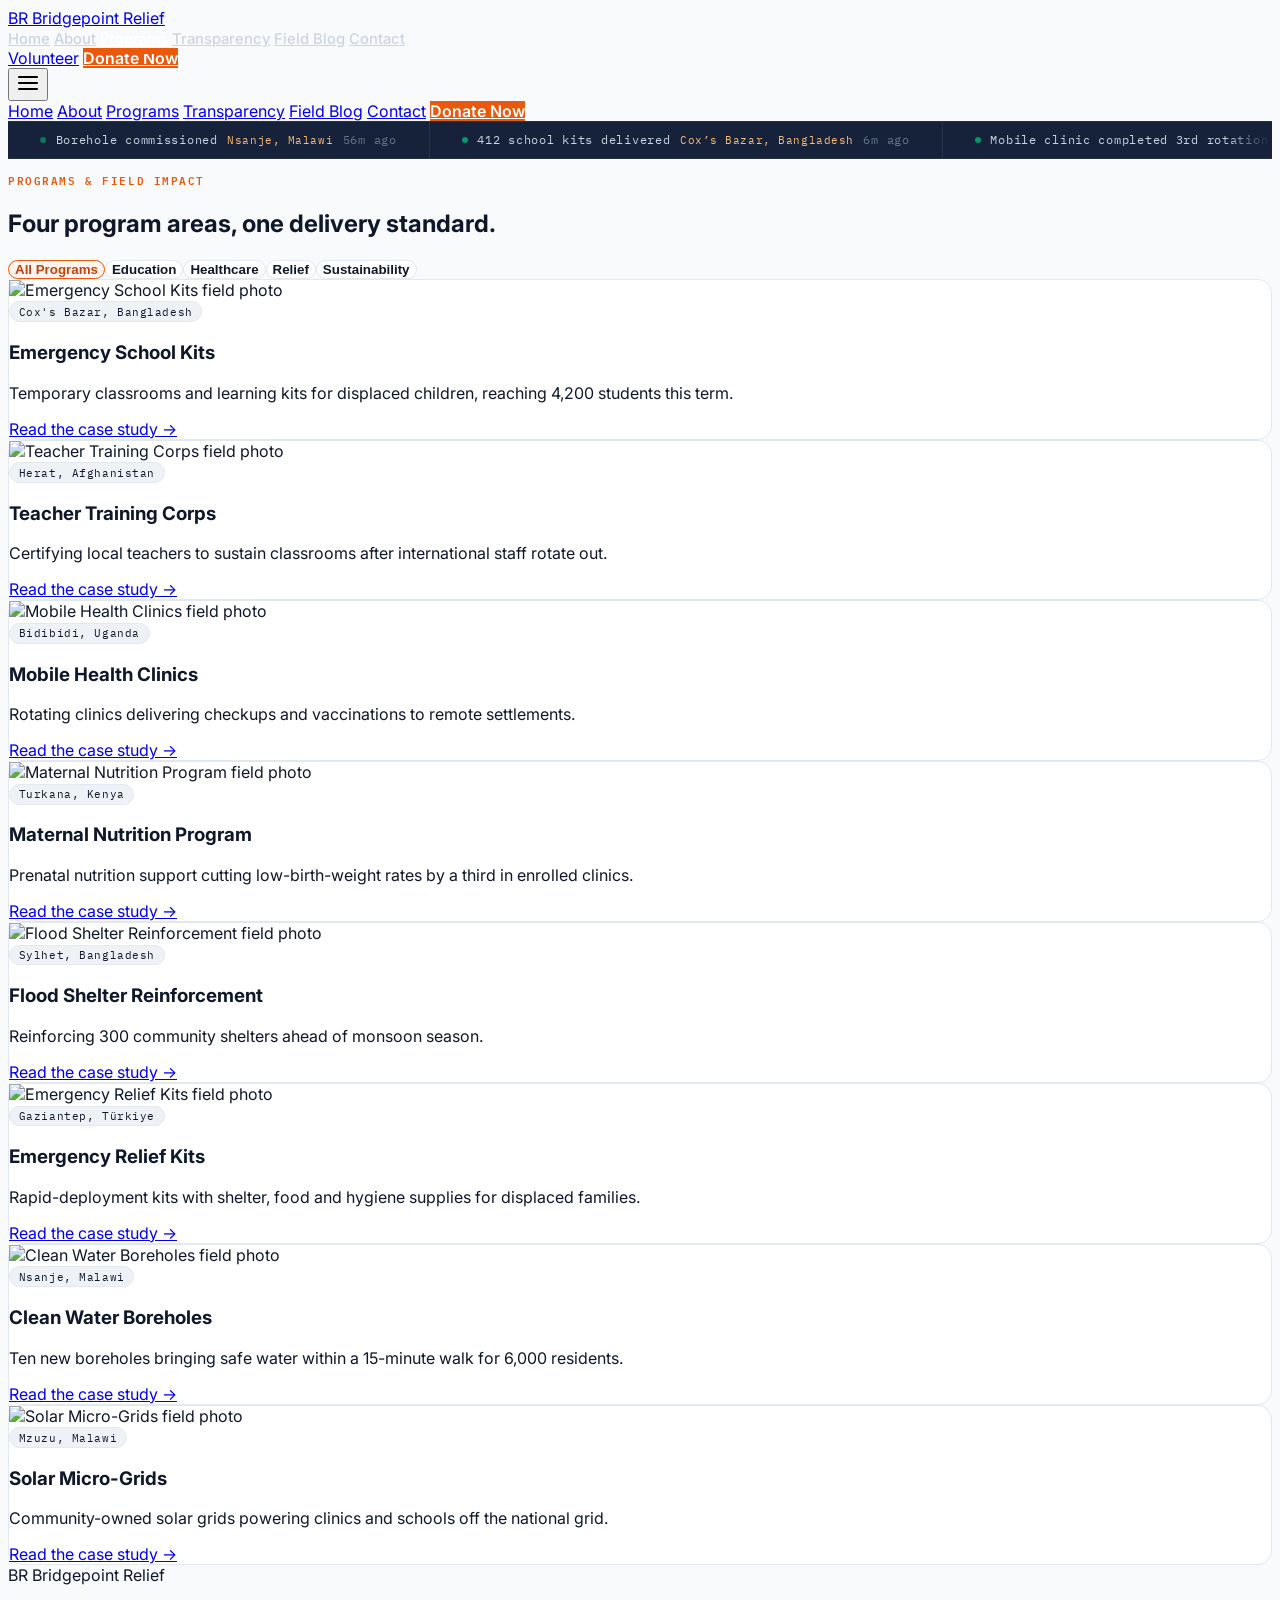
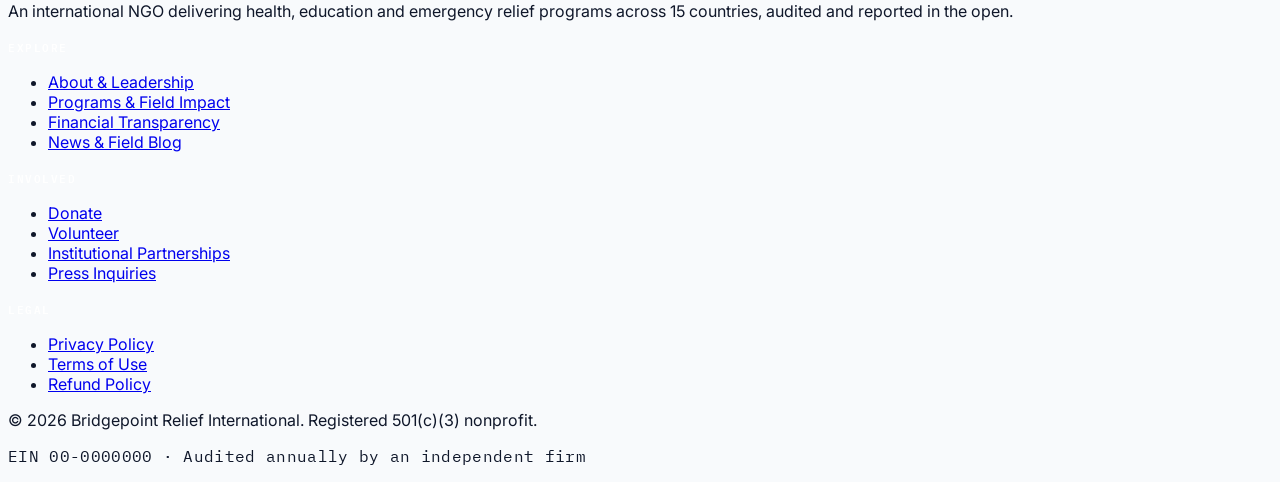
==== programs.html @ 1cf40cad "Add files via upload" ====
<!doctype html>
<html lang="en">
<head>
<meta charset="UTF-8">
<meta name="viewport" content="width=device-width, initial-scale=1.0">
<title>Programs & Field Impact · Bridgepoint Relief</title>
<meta name="description" content="Explore Bridgepoint Relief's education, healthcare, relief and sustainability programs with real field case studies.">
<script src="https://cdn.tailwindcss.com"></script>
<script>
    tailwind.config = {
      theme: {
        extend: {
          colors: {
            navy: '#0F172A',
            'navy-2': '#16213A',
            off: '#F8FAFC',
            terracotta: { DEFAULT:'#EA580C', dark:'#C2410C' },
            emerald: '#059669'
          },
          fontFamily: {
            sans: ['Inter','system-ui','sans-serif'],
            mono: ['IBM Plex Mono','ui-monospace','monospace']
          }
        }
      }
    }
</script>
<link rel="preconnect" href="https://fonts.googleapis.com">
<link href="https://fonts.googleapis.com/css2?family=Inter:wght@400;500;600;700;800&family=IBM+Plex+Mono:wght@400;500;600&display=swap" rel="stylesheet">
<link rel="stylesheet" href="assets/style.css">
</head>
<body class="bg-off text-navy antialiased">
<a href="#main" class="skip-link">Skip to main content</a>

<header class="bg-navy sticky top-0 z-50 border-b border-white/10">
  <div class="max-w-7xl mx-auto px-4 sm:px-6 lg:px-8">
    <div class="flex items-center justify-between h-16">
      <a href="index.html" class="flex items-center gap-2 text-white font-extrabold text-lg tracking-tight">
        <span class="w-8 h-8 rounded-md bg-terracotta flex items-center justify-center text-sm">BR</span>
        Bridgepoint Relief
      </a>
      <nav class="hidden md:flex items-center gap-8" aria-label="Primary">
        <a href="index.html" class="nav-link">Home</a>
<a href="about.html" class="nav-link">About</a>
<a href="programs.html" class="nav-link active">Programs</a>
<a href="transparency.html" class="nav-link">Transparency</a>
<a href="blog.html" class="nav-link">Field Blog</a>
<a href="contact.html" class="nav-link">Contact</a>

      </nav>
      <div class="hidden md:flex items-center gap-3">
        <a href="contact.html" class="text-slate-200 text-sm font-medium hover:text-white">Volunteer</a>
        <a href="donate.html" class="btn-primary px-5 py-2.5 rounded-lg text-sm">Donate Now</a>
      </div>
      <button id="nav-toggle" aria-expanded="false" aria-controls="mobile-menu" class="md:hidden text-white p-2 rounded-lg hover:bg-white/10" aria-label="Toggle navigation menu">
        <svg width="24" height="24" viewBox="0 0 24 24" fill="none" stroke="currentColor" stroke-width="2" stroke-linecap="round"><path d="M3 6h18M3 12h18M3 18h18"/></svg>
      </button>
    </div>
    <div id="mobile-menu" class="md:hidden overflow-hidden max-h-0">
      <nav class="pb-4 space-y-1" aria-label="Mobile">
        <a href="index.html" class="block px-4 py-3 text-slate-200 hover:bg-white/5 rounded-lg">Home</a>
<a href="about.html" class="block px-4 py-3 text-slate-200 hover:bg-white/5 rounded-lg">About</a>
<a href="programs.html" class="block px-4 py-3 text-slate-200 hover:bg-white/5 rounded-lg">Programs</a>
<a href="transparency.html" class="block px-4 py-3 text-slate-200 hover:bg-white/5 rounded-lg">Transparency</a>
<a href="blog.html" class="block px-4 py-3 text-slate-200 hover:bg-white/5 rounded-lg">Field Blog</a>
<a href="contact.html" class="block px-4 py-3 text-slate-200 hover:bg-white/5 rounded-lg">Contact</a>

        <a href="donate.html" class="btn-primary block text-center mt-3 px-5 py-3 rounded-lg text-sm">Donate Now</a>
      </nav>
    </div>
  </div>
</header>

<div class="dispatch" role="region" aria-label="Live field dispatch feed">
  <div class="dispatch-track" id="dispatch-track" role="list"></div>
</div>

<main id="main">

<section class="bg-navy">
  <div class="max-w-5xl mx-auto px-4 sm:px-6 lg:px-8 py-16 text-center">
    <p class="eyebrow mb-3">Programs &amp; Field Impact</p>
    <h1 class="text-4xl font-extrabold text-white">Four program areas, one delivery standard.</h1>
  </div>
</section>

<section class="max-w-7xl mx-auto px-4 sm:px-6 lg:px-8 py-14">
  <div class="flex flex-wrap gap-3 mb-10" role="group" aria-label="Filter programs by category">
    <button data-filter="all" aria-pressed="true" class="amount-btn px-4 py-2 rounded-full text-sm">All Programs</button><button data-filter="education" aria-pressed="false" class="amount-btn px-4 py-2 rounded-full text-sm">Education</button><button data-filter="healthcare" aria-pressed="false" class="amount-btn px-4 py-2 rounded-full text-sm">Healthcare</button><button data-filter="relief" aria-pressed="false" class="amount-btn px-4 py-2 rounded-full text-sm">Relief</button><button data-filter="sustainability" aria-pressed="false" class="amount-btn px-4 py-2 rounded-full text-sm">Sustainability</button>
  </div>
  <div class="grid md:grid-cols-2 lg:grid-cols-3 gap-8">
    
    <div class="card overflow-hidden" data-category="education">
      <img src="https://images.unsplash.com/photo-1594708767771-a7502209ff51?q=80&w=800&auto=format&fit=crop" alt="Emergency School Kits field photo" class="w-full h-48 object-cover">
      <div class="p-6">
        <span class="coord-tag">Cox's Bazar, Bangladesh</span>
        <h3 class="font-bold text-lg mt-3">Emergency School Kits</h3>
        <p class="text-sm text-ink-soft mt-2 leading-relaxed">Temporary classrooms and learning kits for displaced children, reaching 4,200 students this term.</p>
        <a href="programs.html" class="text-terracotta text-sm font-semibold mt-4 inline-block hover:underline">Read the case study →</a>
      </div>
    </div>
    
    <div class="card overflow-hidden" data-category="education">
      <img src="https://images.unsplash.com/photo-1580582932707-520aed937b7b?q=80&w=800&auto=format&fit=crop" alt="Teacher Training Corps field photo" class="w-full h-48 object-cover">
      <div class="p-6">
        <span class="coord-tag">Herat, Afghanistan</span>
        <h3 class="font-bold text-lg mt-3">Teacher Training Corps</h3>
        <p class="text-sm text-ink-soft mt-2 leading-relaxed">Certifying local teachers to sustain classrooms after international staff rotate out.</p>
        <a href="programs.html" class="text-terracotta text-sm font-semibold mt-4 inline-block hover:underline">Read the case study →</a>
      </div>
    </div>
    
    <div class="card overflow-hidden" data-category="healthcare">
      <img src="https://images.unsplash.com/photo-1584515933487-779824d29309?q=80&w=800&auto=format&fit=crop" alt="Mobile Health Clinics field photo" class="w-full h-48 object-cover">
      <div class="p-6">
        <span class="coord-tag">Bidibidi, Uganda</span>
        <h3 class="font-bold text-lg mt-3">Mobile Health Clinics</h3>
        <p class="text-sm text-ink-soft mt-2 leading-relaxed">Rotating clinics delivering checkups and vaccinations to remote settlements.</p>
        <a href="programs.html" class="text-terracotta text-sm font-semibold mt-4 inline-block hover:underline">Read the case study →</a>
      </div>
    </div>
    
    <div class="card overflow-hidden" data-category="healthcare">
      <img src="https://images.unsplash.com/photo-1584982751601-97dcc096659c?q=80&w=800&auto=format&fit=crop" alt="Maternal Nutrition Program field photo" class="w-full h-48 object-cover">
      <div class="p-6">
        <span class="coord-tag">Turkana, Kenya</span>
        <h3 class="font-bold text-lg mt-3">Maternal Nutrition Program</h3>
        <p class="text-sm text-ink-soft mt-2 leading-relaxed">Prenatal nutrition support cutting low-birth-weight rates by a third in enrolled clinics.</p>
        <a href="programs.html" class="text-terracotta text-sm font-semibold mt-4 inline-block hover:underline">Read the case study →</a>
      </div>
    </div>
    
    <div class="card overflow-hidden" data-category="relief">
      <img src="https://images.unsplash.com/photo-1547683905-f686c993aae5?q=80&w=800&auto=format&fit=crop" alt="Flood Shelter Reinforcement field photo" class="w-full h-48 object-cover">
      <div class="p-6">
        <span class="coord-tag">Sylhet, Bangladesh</span>
        <h3 class="font-bold text-lg mt-3">Flood Shelter Reinforcement</h3>
        <p class="text-sm text-ink-soft mt-2 leading-relaxed">Reinforcing 300 community shelters ahead of monsoon season.</p>
        <a href="programs.html" class="text-terracotta text-sm font-semibold mt-4 inline-block hover:underline">Read the case study →</a>
      </div>
    </div>
    
    <div class="card overflow-hidden" data-category="relief">
      <img src="https://images.unsplash.com/photo-1615397349754-cfa2066a298e?q=80&w=800&auto=format&fit=crop" alt="Emergency Relief Kits field photo" class="w-full h-48 object-cover">
      <div class="p-6">
        <span class="coord-tag">Gaziantep, Türkiye</span>
        <h3 class="font-bold text-lg mt-3">Emergency Relief Kits</h3>
        <p class="text-sm text-ink-soft mt-2 leading-relaxed">Rapid-deployment kits with shelter, food and hygiene supplies for displaced families.</p>
        <a href="programs.html" class="text-terracotta text-sm font-semibold mt-4 inline-block hover:underline">Read the case study →</a>
      </div>
    </div>
    
    <div class="card overflow-hidden" data-category="sustainability">
      <img src="https://images.unsplash.com/photo-1541302177659-b8bef6c9bc63?q=80&w=800&auto=format&fit=crop" alt="Clean Water Boreholes field photo" class="w-full h-48 object-cover">
      <div class="p-6">
        <span class="coord-tag">Nsanje, Malawi</span>
        <h3 class="font-bold text-lg mt-3">Clean Water Boreholes</h3>
        <p class="text-sm text-ink-soft mt-2 leading-relaxed">Ten new boreholes bringing safe water within a 15-minute walk for 6,000 residents.</p>
        <a href="programs.html" class="text-terracotta text-sm font-semibold mt-4 inline-block hover:underline">Read the case study →</a>
      </div>
    </div>
    
    <div class="card overflow-hidden" data-category="sustainability">
      <img src="https://images.unsplash.com/photo-1509391366360-2e959784a276?q=80&w=800&auto=format&fit=crop" alt="Solar Micro-Grids field photo" class="w-full h-48 object-cover">
      <div class="p-6">
        <span class="coord-tag">Mzuzu, Malawi</span>
        <h3 class="font-bold text-lg mt-3">Solar Micro-Grids</h3>
        <p class="text-sm text-ink-soft mt-2 leading-relaxed">Community-owned solar grids powering clinics and schools off the national grid.</p>
        <a href="programs.html" class="text-terracotta text-sm font-semibold mt-4 inline-block hover:underline">Read the case study →</a>
      </div>
    </div>
  </div>
</section>

</main>

<footer class="bg-navy text-slate-300 mt-24">
  <div class="max-w-7xl mx-auto px-4 sm:px-6 lg:px-8 py-14 grid grid-cols-1 md:grid-cols-4 gap-10">
    <div>
      <div class="flex items-center gap-2 text-white font-extrabold text-lg mb-3">
        <span class="w-8 h-8 rounded-md bg-terracotta flex items-center justify-center text-sm">BR</span>
        Bridgepoint Relief
      </div>
      <p class="text-sm text-slate-400 leading-relaxed">An international NGO delivering health, education and emergency relief programs across 15 countries, audited and reported in the open.</p>
    </div>
    <div>
      <h3 class="text-white font-semibold text-sm mb-4 eyebrow" style="color:#fff;">Explore</h3>
      <ul class="space-y-2 text-sm">
        <li><a href="about.html" class="hover:text-white">About &amp; Leadership</a></li>
        <li><a href="programs.html" class="hover:text-white">Programs &amp; Field Impact</a></li>
        <li><a href="transparency.html" class="hover:text-white">Financial Transparency</a></li>
        <li><a href="blog.html" class="hover:text-white">News &amp; Field Blog</a></li>
      </ul>
    </div>
    <div>
      <h3 class="text-white font-semibold text-sm mb-4 eyebrow" style="color:#fff;">Involved</h3>
      <ul class="space-y-2 text-sm">
        <li><a href="donate.html" class="hover:text-white">Donate</a></li>
        <li><a href="contact.html" class="hover:text-white">Volunteer</a></li>
        <li><a href="contact.html" class="hover:text-white">Institutional Partnerships</a></li>
        <li><a href="contact.html" class="hover:text-white">Press Inquiries</a></li>
      </ul>
    </div>
    <div>
      <h3 class="text-white font-semibold text-sm mb-4 eyebrow" style="color:#fff;">Legal</h3>
      <ul class="space-y-2 text-sm">
        <li><a href="privacy.html" class="hover:text-white">Privacy Policy</a></li>
        <li><a href="terms.html" class="hover:text-white">Terms of Use</a></li>
        <li><a href="refund-policy.html" class="hover:text-white">Refund Policy</a></li>
      </ul>
    </div>
  </div>
  <div class="border-t border-white/10">
    <div class="max-w-7xl mx-auto px-4 sm:px-6 lg:px-8 py-5 flex flex-col sm:flex-row justify-between items-center gap-2 text-xs text-slate-500">
      <p>© <span data-year></span> Bridgepoint Relief International. Registered 501(c)(3) nonprofit.</p>
      <p class="mono">EIN 00-0000000 · Audited annually by an independent firm</p>
    </div>
  </div>
</footer>
<script src="assets/main.js"></script>
</body>
</html>
---- assets/style.css ----
:root{
  --navy:#0F172A;
  --navy-2:#16213A;
  --off:#F8FAFC;
  --white:#FFFFFF;
  --terracotta:#EA580C;
  --terracotta-dark:#C2410C;
  --emerald:#059669;
  --line:#E2E8F0;
  --ink:#0F172A;
  --ink-soft:#475569;
  --font-display:'Inter',system-ui,-apple-system,sans-serif;
  --font-body:'Inter',system-ui,-apple-system,sans-serif;
  --font-mono:'IBM Plex Mono',ui-monospace,SFMono-Regular,Menlo,monospace;
}

*{box-sizing:border-box;}
html{scroll-behavior:smooth;}
body{
  font-family:var(--font-body);
  color:var(--ink);
  background:var(--off);
  -webkit-font-smoothing:antialiased;
}

/* Visible, high-contrast keyboard focus everywhere */
a:focus-visible,button:focus-visible,input:focus-visible,select:focus-visible,
textarea:focus-visible,[tabindex]:focus-visible{
  outline:3px solid var(--terracotta);
  outline-offset:2px;
  border-radius:2px;
}

.skip-link{
  position:absolute;left:-9999px;top:0;background:var(--terracotta);color:#fff;
  padding:.75rem 1.25rem;z-index:100;font-weight:600;border-radius:0 0 6px 0;
}
.skip-link:focus{left:0;}

/* ---------- Signature element: the Dispatch Ledger ---------- */
/* A telex/manifest-style ticker: monospace, uppercase tracking, scrolling
   record of field actions. Grounds the transparency/audit theme that
   recurs through the whole brief (ledger tables, audit logs, allocation
   reporting) into one recognizable structural device used across pages. */
.dispatch{
  background:var(--navy-2);
  border-top:1px solid rgba(255,255,255,.08);
  border-bottom:1px solid rgba(255,255,255,.08);
  overflow:hidden;
  position:relative;
}
.dispatch::before,.dispatch::after{
  content:"";position:absolute;top:0;bottom:0;width:48px;z-index:2;pointer-events:none;
}
.dispatch::before{left:0;background:linear-gradient(90deg,var(--navy-2),transparent);}
.dispatch::after{right:0;background:linear-gradient(-90deg,var(--navy-2),transparent);}
.dispatch-track{
  display:flex;width:max-content;
  animation:dispatch-scroll 42s linear infinite;
}
.dispatch-track:hover{animation-play-state:paused;}
@keyframes dispatch-scroll{
  from{transform:translateX(0);}
  to{transform:translateX(-50%);}
}
.dispatch-item{
  font-family:var(--font-mono);
  font-size:.75rem;
  letter-spacing:.06em;
  color:#CBD5E1;
  white-space:nowrap;
  padding:.65rem 2rem;
  display:flex;
  align-items:center;
  gap:.6rem;
  border-right:1px solid rgba(255,255,255,.08);
}
.dispatch-item .dot{width:6px;height:6px;border-radius:50%;background:var(--emerald);flex:none;}
.dispatch-item .loc{color:#FDBA74;}
.dispatch-item .time{color:#64748B;}

@media (prefers-reduced-motion: reduce){
  .dispatch-track{animation:none;}
  .dispatch{overflow-x:auto;}
}

/* Mono utility styling for data: stats, coordinates, table figures */
.mono{font-family:var(--font-mono);letter-spacing:.02em;}
.eyebrow{
  font-family:var(--font-mono);
  font-size:.7rem;
  letter-spacing:.14em;
  text-transform:uppercase;
  color:var(--terracotta);
  font-weight:600;
}

/* Coordinate / location tag used on case studies + dispatch items */
.coord-tag{
  display:inline-flex;align-items:center;gap:.35rem;
  font-family:var(--font-mono);font-size:.7rem;letter-spacing:.05em;
  color:var(--navy);background:#EEF2F7;border:1px solid var(--line);
  padding:.15rem .55rem;border-radius:999px;
}

/* Progress bars for campaigns */
.progress-track{background:#E2E8F0;border-radius:999px;height:8px;overflow:hidden;}
.progress-fill{background:var(--terracotta);height:100%;border-radius:999px;}

.btn-primary{
  background:var(--terracotta);color:#fff;font-weight:600;
  transition:background-color .15s ease, transform .1s ease;
}
.btn-primary:hover{background:var(--terracotta-dark);}
.btn-primary:active{transform:translateY(1px);}

.btn-secondary{
  background:transparent;color:var(--white);font-weight:600;
  border:1.5px solid rgba(255,255,255,.55);
  transition:background-color .15s ease,border-color .15s ease;
}
.btn-secondary:hover{background:rgba(255,255,255,.08);border-color:#fff;}

.btn-outline-navy{
  background:transparent;color:var(--navy);font-weight:600;
  border:1.5px solid var(--navy);
}
.btn-outline-navy:hover{background:var(--navy);color:#fff;}

.card{
  background:var(--white);border:1px solid var(--line);border-radius:14px;
}

.nav-link{
  position:relative;color:#CBD5E1;font-weight:500;font-size:.925rem;
}
.nav-link:hover{color:#fff;}
.nav-link.active{color:#fff;}
.nav-link.active::after{
  content:"";position:absolute;left:0;right:0;bottom:-6px;height:2px;background:var(--terracotta);
}

#mobile-menu{transition:max-height .25s ease;}

/* Amount grid buttons on donate page */
.amount-btn{
  border:1.5px solid var(--line);border-radius:10px;font-weight:600;color:var(--navy);
  transition:all .12s ease;background:#fff;
}
.amount-btn[aria-pressed="true"]{
  border-color:var(--terracotta);background:#FFF4ED;color:var(--terracotta-dark);
}

.tab-btn{color:var(--ink-soft);font-weight:600;border-bottom:2px solid transparent;}
.tab-btn[aria-selected="true"]{color:var(--navy);border-bottom-color:var(--terracotta);}

.status-pill{font-family:var(--font-mono);font-size:.7rem;padding:.15rem .55rem;border-radius:999px;font-weight:600;letter-spacing:.03em;}
.status-success{background:#ECFDF5;color:var(--emerald);}
.status-pending{background:#FFF7ED;color:var(--terracotta-dark);}
.status-failed{background:#FEF2F2;color:#B91C1C;}

.badge-grid img{filter:grayscale(1);opacity:.6;transition:all .2s ease;}
.badge-grid img:hover{filter:grayscale(0);opacity:1;}

table.ledger{border-collapse:collapse;width:100%;}
table.ledger th{
  font-family:var(--font-mono);font-size:.7rem;text-transform:uppercase;letter-spacing:.06em;
  color:#94A3B8;text-align:left;padding:.75rem 1rem;border-bottom:1px solid var(--line);
}
table.ledger td{padding:.85rem 1rem;border-bottom:1px solid var(--line);font-size:.875rem;}
table.ledger tr:hover td{background:#F8FAFC;}

.sidebar-link{
  color:#CBD5E1;border-radius:8px;font-weight:500;font-size:.9rem;
}
.sidebar-link:hover{background:rgba(255,255,255,.06);color:#fff;}
.sidebar-link.active{background:var(--terracotta);color:#fff;}

::selection{background:var(--terracotta);color:#fff;}
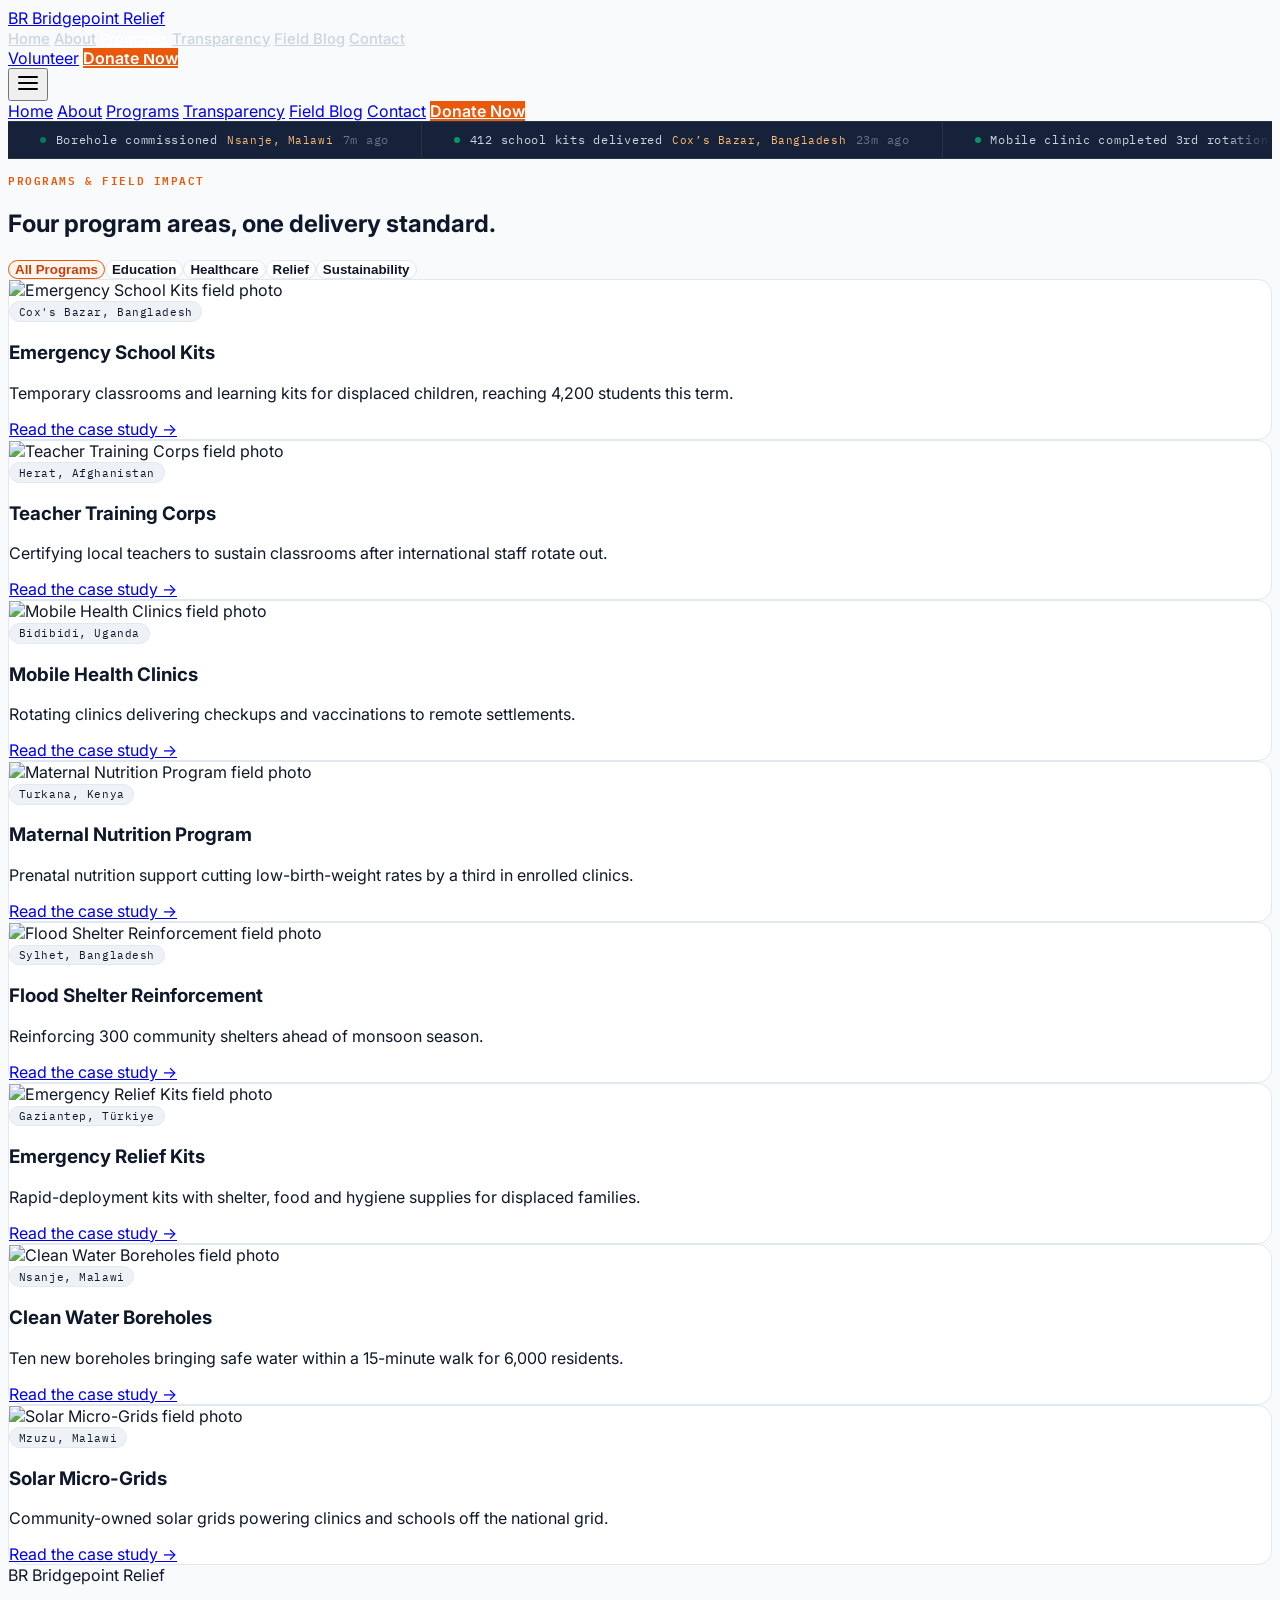
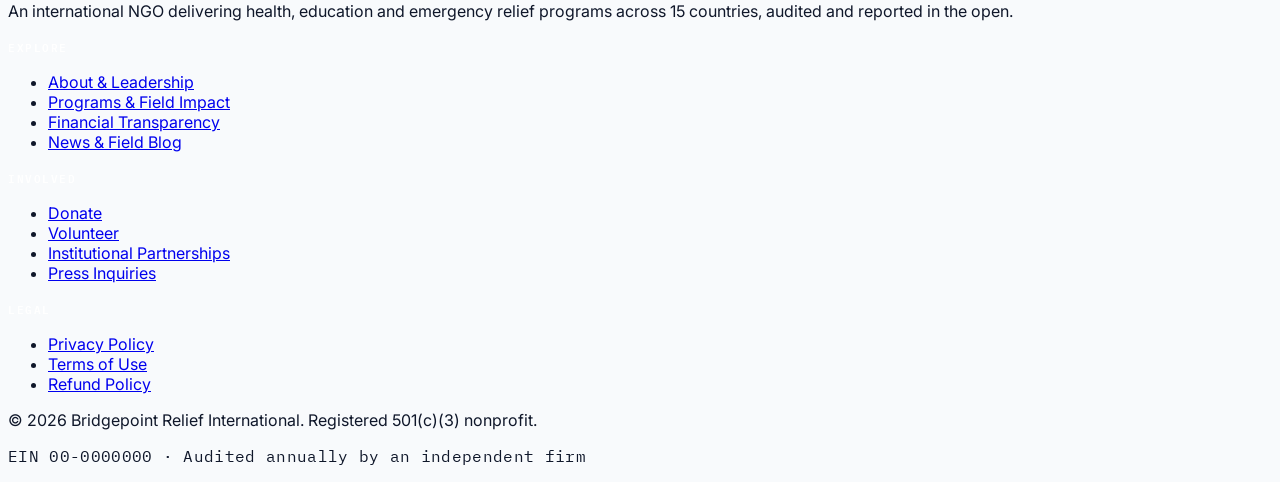
==== commit aba1f693: "Update programs.html" ====
--- a/programs.html
+++ b/programs.html
@@ -151,7 +151,7 @@
     </div>
     
     <div class="card overflow-hidden" data-category="sustainability">
-      <img src="https://images.unsplash.com/photo-1541302177659-b8bef6c9bc63?q=80&w=800&auto=format&fit=crop" alt="Clean Water Boreholes field photo" class="w-full h-48 object-cover">
+      <img src="https://images.unsplash.com/photo-1719993917080-fd9f4352bcf7?w=800&auto=format&fit=crop&q=60&ixlib=rb-4.1.0&ixid=M3wxMjA3fDB8MHxzZWFyY2h8MTF8fGJvcmVob2xlJTIwY29uc3RydWN0aW9ufGVufDB8fDB8fHww" alt="Clean Water Boreholes field photo" class="w-full h-48 object-cover">
       <div class="p-6">
         <span class="coord-tag">Nsanje, Malawi</span>
         <h3 class="font-bold text-lg mt-3">Clean Water Boreholes</h3>
@@ -219,4 +219,4 @@
 </footer>
 <script src="assets/main.js"></script>
 </body>
-</html>+</html>
